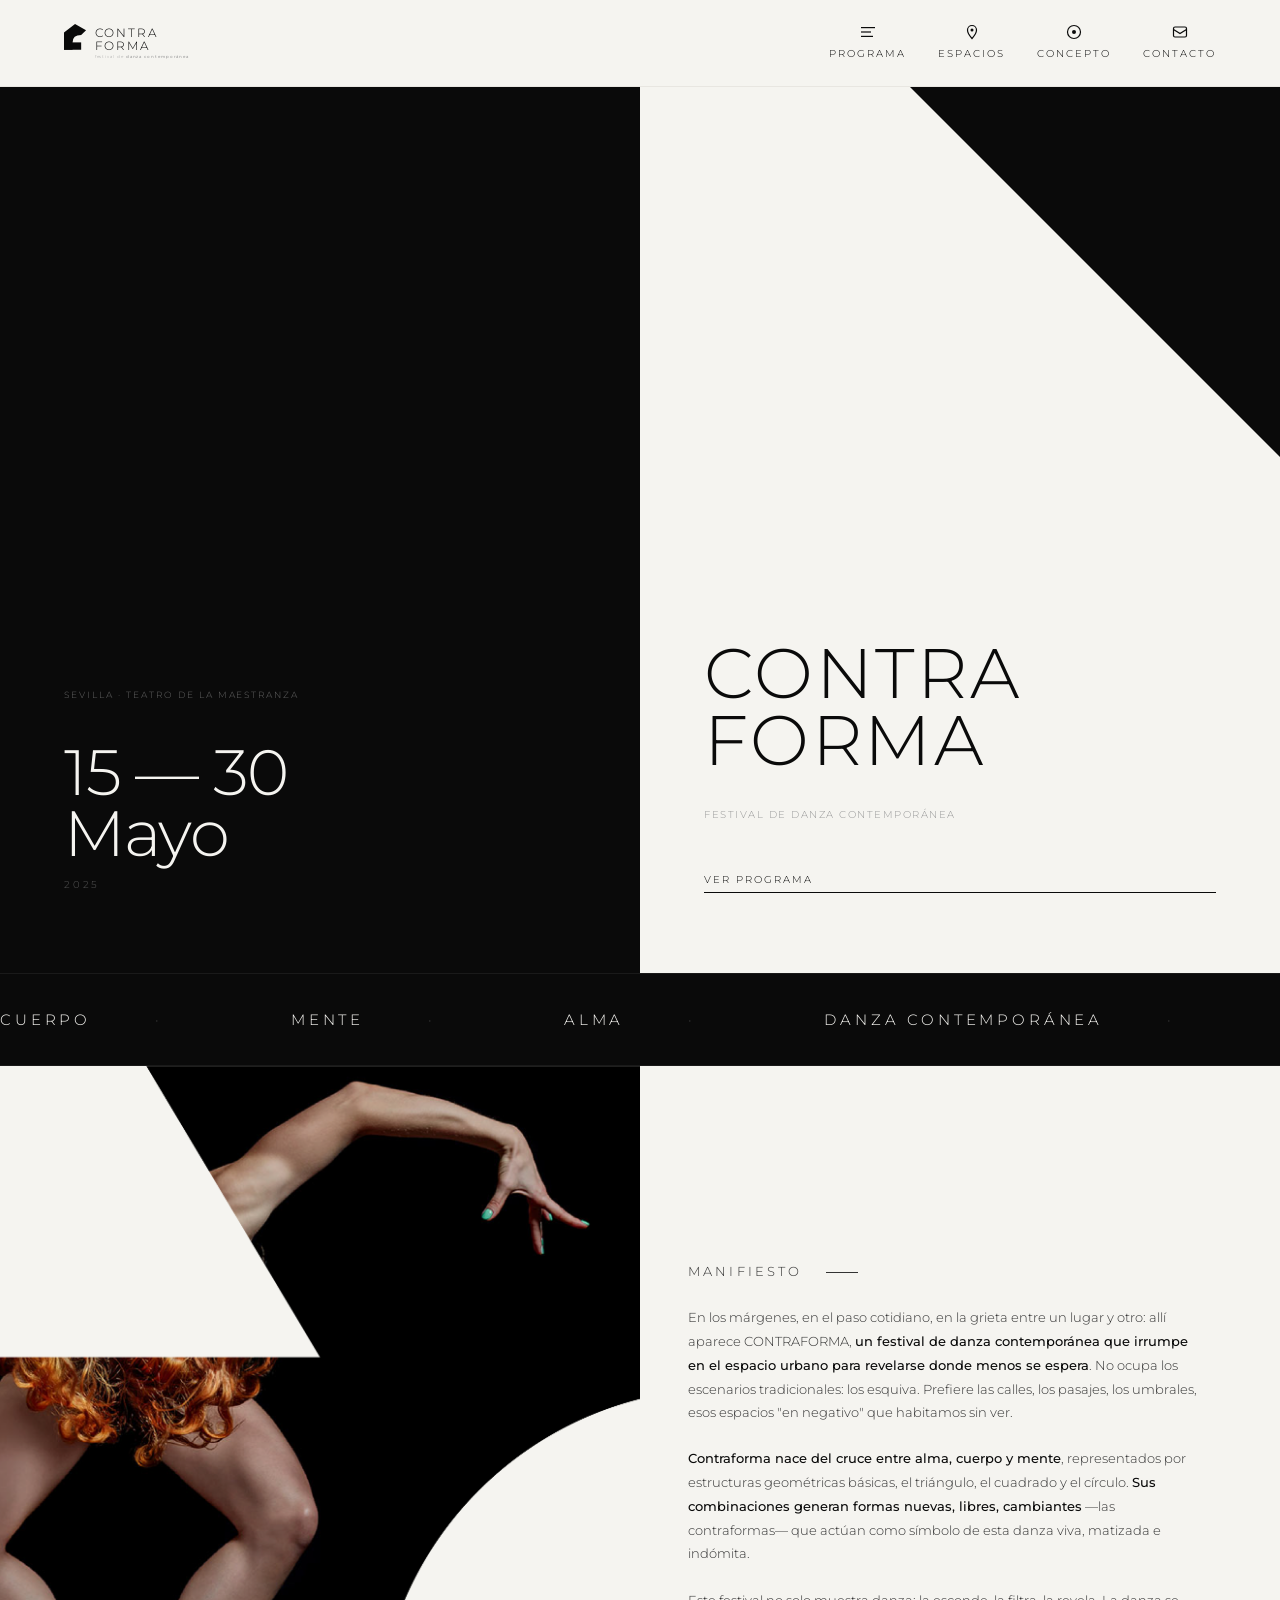
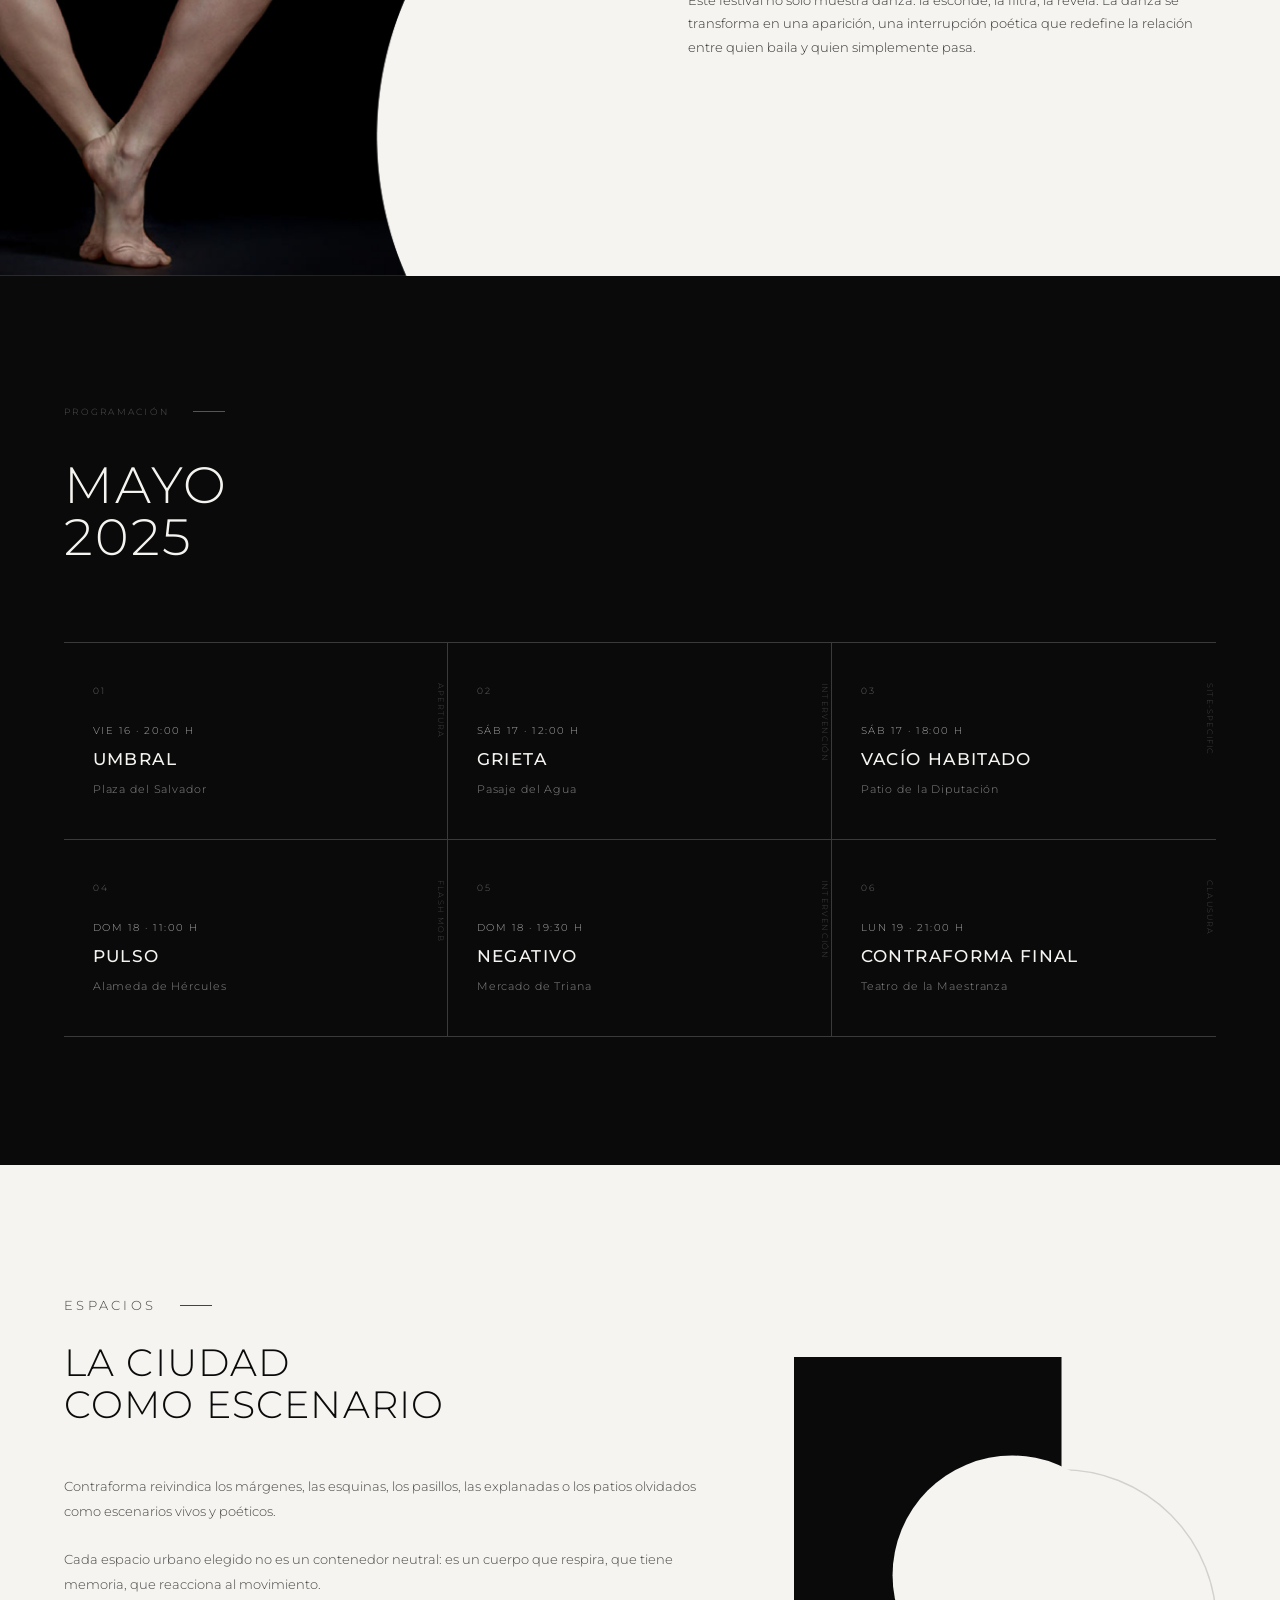
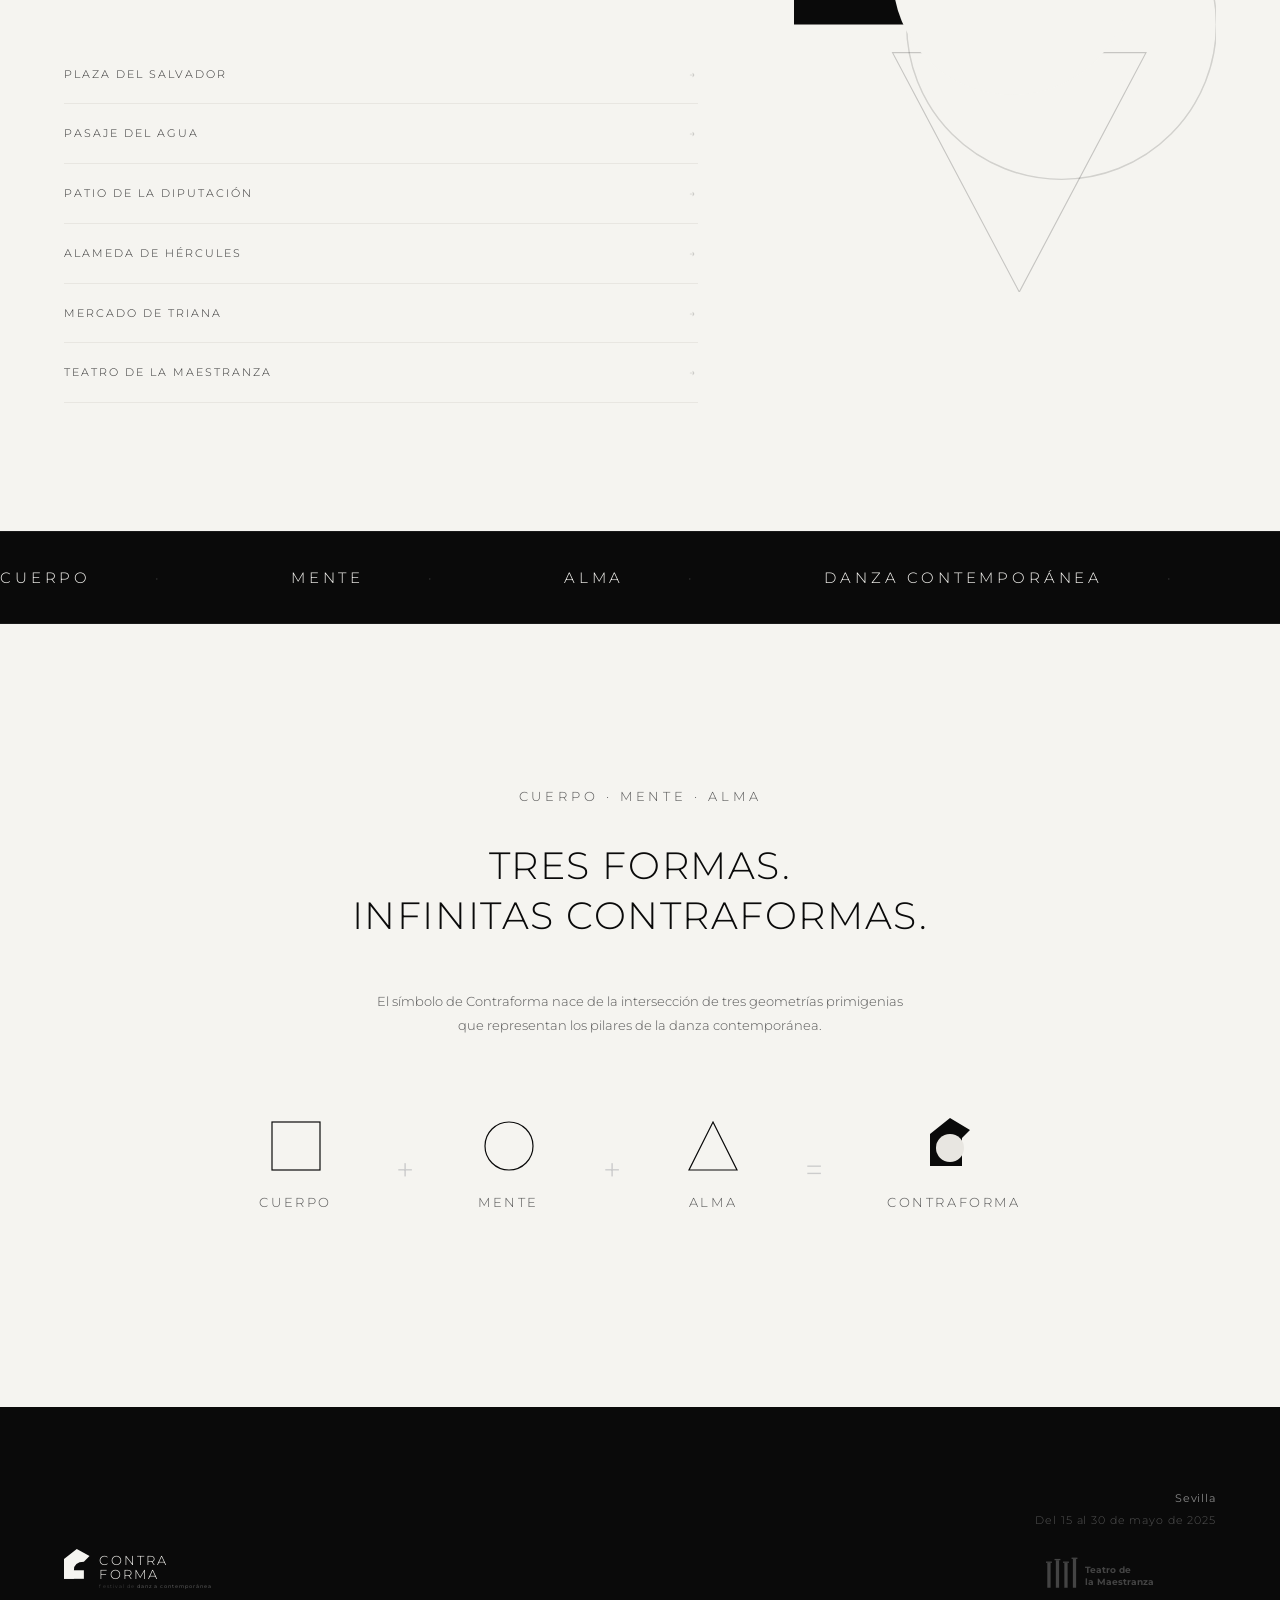
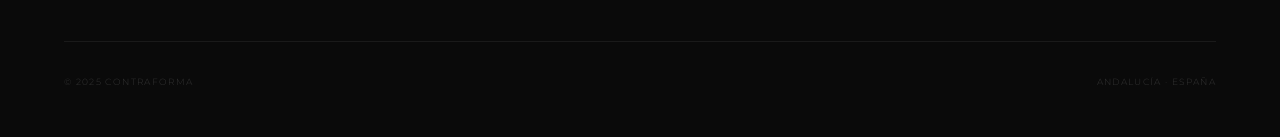
==== index_html.html @ 7dba3da5 "commit inicial" ====
<!DOCTYPE html>
<html lang="es">

<head>
  <meta charset="UTF-8">
  <meta name="viewport" content="width=device-width, initial-scale=1.0">
  <title>CONTRAFORMA — Festival de Danza Contemporánea</title>
  <link href="https://fonts.googleapis.com/css2?family=Montserrat:wght@300;400;500&display=swap" rel="stylesheet">
  <link rel="stylesheet" href="style.css">
</head>

<body>

  <!-- ─── NAV ─────────────────────────────────────────── -->
  <nav id="navbar">
    <div class="nav-logo">
      <svg viewBox="0 0 260 62" height="38" xmlns="http://www.w3.org/2000/svg">
        <path d="M0,42 L0,14 L18,0 L36,10 L28,18 Q14,18 14,30 L14,42 Z" fill="#0a0a0a" />
        <rect x="0" y="30" width="28" height="12" fill="#0a0a0a" />
        <text x="50" y="22" font-family="'Montserrat',sans-serif" font-weight="300" font-size="19" letter-spacing="3"
          fill="#0a0a0a">CONTRA</text>
        <text x="50" y="42" font-family="'Montserrat',sans-serif" font-weight="300" font-size="19" letter-spacing="3"
          fill="#0a0a0a">FORMA</text>
        <text x="50" y="55" font-family="'Montserrat',sans-serif" font-weight="300" font-size="7" letter-spacing="1.5"
          fill="#999">festival de <tspan font-weight="500">danza contemporánea</tspan></text>
      </svg>
    </div>

    <ul class="nav-links">
      <li><a href="#programa">
          <svg class="nav-icon" width="16" height="16" viewBox="0 0 16 16" fill="none">
            <rect x="1" y="3" width="14" height="1.2" fill="currentColor" />
            <rect x="1" y="7.4" width="10" height="1.2" fill="currentColor" />
            <rect x="1" y="11.8" width="12" height="1.2" fill="currentColor" />
          </svg>
          <span class="nav-label">Programa</span>
        </a></li>
      <li><a href="#espacios">
          <svg class="nav-icon" width="16" height="16" viewBox="0 0 16 16" fill="none">
            <path d="M8 1.5C5.5 1.5 3.5 3.5 3.5 6c0 3.5 4.5 8.5 4.5 8.5S12.5 9.5 12.5 6c0-2.5-2-4.5-4.5-4.5Z"
              stroke="currentColor" stroke-width="1.2" />
            <circle cx="8" cy="6" r="1.5" fill="currentColor" />
          </svg>
          <span class="nav-label">Espacios</span>
        </a></li>
      <li><a href="#concepto">
          <svg class="nav-icon" width="16" height="16" viewBox="0 0 16 16" fill="none">
            <circle cx="8" cy="8" r="6.5" stroke="currentColor" stroke-width="1.2" />
            <circle cx="8" cy="8" r="2" fill="currentColor" />
          </svg>
          <span class="nav-label">Concepto</span>
        </a></li>
      <li><a href="#footer">
          <svg class="nav-icon" width="16" height="16" viewBox="0 0 16 16" fill="none">
            <rect x="1.5" y="3" width="13" height="10" rx="1.5" stroke="currentColor" stroke-width="1.2" />
            <path d="M1.5 5.5l6.5 4 6.5-4" stroke="currentColor" stroke-width="1.2" />
          </svg>
          <span class="nav-label">Contacto</span>
        </a></li>
    </ul>
  </nav>

  <!-- BACK TO TOP -->
  <button id="back-top" onclick="window.scrollTo({top:0,behavior:'smooth'})" aria-label="Volver al inicio">
    <svg width="16" height="16" viewBox="0 0 16 16" fill="none">
      <path d="M8 13V3M3 7l5-5 5 5" stroke="#f5f4f0" stroke-width="1.5" stroke-linecap="round"
        stroke-linejoin="round" />
    </svg>
  </button>

  <!-- ─── HERO ────────────────────────────────────────── -->
  <section class="hero">
    <div class="hero-left">
      <p class="hero-tag">Sevilla · Teatro de la Maestranza</p>
      <p class="hero-date">15 — 30<br>Mayo</p>
      <p class="hero-city">2025</p>
    </div>
    <div class="hero-right">
      <div class="hero-tri"></div>
      <h1 class="hero-title">CONTRA<br>FORMA</h1>
      <p class="hero-subtitle">Festival de danza contemporánea</p>
      <a href="#programa" class="hero-cta">Ver programa</a>
    </div>
  </section>

  <!-- ─── MARQUEE BANNER ───────────────────────────────── -->
  <div class="marquee-banner" aria-hidden="true">
    <div class="marquee-track">
      <span>Cuerpo</span><span><em>·</em></span>
      <span>Mente</span><span><em>·</em></span>
      <span>Alma</span><span><em>·</em></span>
      <span>Danza contemporánea</span><span><em>·</em></span>
      <span>Espacio urbano</span><span><em>·</em></span>
      <span>Contraforma</span><span><em>·</em></span>
      <span>Movimiento</span><span><em>·</em></span>
      <span>Sevilla 2025</span><span><em>·</em></span>
      <span>Cuerpo</span><span><em>·</em></span>
      <span>Mente</span><span><em>·</em></span>
      <span>Alma</span><span><em>·</em></span>
      <span>Danza contemporánea</span><span><em>·</em></span>
      <span>Espacio urbano</span><span><em>·</em></span>
      <span>Contraforma</span><span><em>·</em></span>
      <span>Movimiento</span><span><em>·</em></span>
      <span>Sevilla 2025</span><span><em>·</em></span>
    </div>
  </div>
  <!-- ─── MANIFIESTO ──────────────────────────────────── -->
  <section class="manifiesto" id="manifiesto">

    <!-- Dancer image: place your PNG here. Black bg disappears via mix-blend-mode:multiply -->
    <div class="manif-photo-col">
      <img src="imagen/BAILARINA_CONTRAFORMA.png" alt="bailarina CONTRAFORMA" />
      <!--
      Replace "dancer.png" with the path to your image file.
      The image must have a pure black background for the blend mode to work correctly.
    -->
    </div>

    <!-- White circle: creates the contraforma negative-space arc -->


    <!-- Text column -->
    <div class="manif-text">
      <p class="section-label">Manifiesto</p>
      <p>En los márgenes, en el paso cotidiano, en la grieta entre un lugar y otro: allí aparece CONTRAFORMA, <strong>un
          festival de danza contemporánea que irrumpe en el espacio urbano para revelarse donde menos se
          espera</strong>. No ocupa los escenarios tradicionales: los esquiva. Prefiere las calles, los pasajes, los
        umbrales, esos espacios "en negativo" que habitamos sin ver.</p>
      <p><strong>Contraforma nace del cruce entre alma, cuerpo y mente</strong>, representados por estructuras
        geométricas básicas, el triángulo, el cuadrado y el círculo. <strong>Sus combinaciones generan formas nuevas,
          libres, cambiantes</strong> —las contraformas— que actúan como símbolo de esta danza viva, matizada e
        indómita.</p>
      <p>Este festival no solo muestra danza: la esconde, la filtra, la revela. La danza se transforma en una aparición,
        una interrupción poética que redefine la relación entre quien baila y quien simplemente pasa.</p>
    </div>

  </section>

  <!-- ─── PROGRAMA ────────────────────────────────────── -->
  <section class="programa" id="programa">
    <p class="section-label">Programación</p>
    <h2>Mayo<br>2025</h2>
    <div class="eventos-grid">

      <div class="evento">
        <p class="evento-num">01</p>
        <p class="evento-hora">Vie 16 · 20:00 h</p>
        <h3 class="evento-titulo">Umbral</h3>
        <p class="evento-lugar">Plaza del Salvador</p>
        <span class="evento-tipo">Apertura</span>
      </div>

      <div class="evento">
        <p class="evento-num">02</p>
        <p class="evento-hora">Sáb 17 · 12:00 h</p>
        <h3 class="evento-titulo">Grieta</h3>
        <p class="evento-lugar">Pasaje del Agua</p>
        <span class="evento-tipo">Intervención</span>
      </div>

      <div class="evento">
        <p class="evento-num">03</p>
        <p class="evento-hora">Sáb 17 · 18:00 h</p>
        <h3 class="evento-titulo">Vacío Habitado</h3>
        <p class="evento-lugar">Patio de la Diputación</p>
        <span class="evento-tipo">Site-specific</span>
      </div>

      <div class="evento">
        <p class="evento-num">04</p>
        <p class="evento-hora">Dom 18 · 11:00 h</p>
        <h3 class="evento-titulo">Pulso</h3>
        <p class="evento-lugar">Alameda de Hércules</p>
        <span class="evento-tipo">Flash mob</span>
      </div>

      <div class="evento">
        <p class="evento-num">05</p>
        <p class="evento-hora">Dom 18 · 19:30 h</p>
        <h3 class="evento-titulo">Negativo</h3>
        <p class="evento-lugar">Mercado de Triana</p>
        <span class="evento-tipo">Intervención</span>
      </div>

      <div class="evento">
        <p class="evento-num">06</p>
        <p class="evento-hora">Lun 19 · 21:00 h</p>
        <h3 class="evento-titulo">Contraforma Final</h3>
        <p class="evento-lugar">Teatro de la Maestranza</p>
        <span class="evento-tipo">Clausura</span>
      </div>

    </div>
  </section>

  <!-- ─── ESPACIOS ─────────────────────────────────────── -->
  <section class="espacios" id="espacios">
    <div class="espacios-text">
      <p class="section-label">Espacios</p>
      <h2>La ciudad<br>como escenario</h2>
      <p>Contraforma reivindica los márgenes, las esquinas, los pasillos, las explanadas o los patios olvidados como
        escenarios vivos y poéticos.</p>
      <p>Cada espacio urbano elegido no es un contenedor neutral: es un cuerpo que respira, que tiene memoria, que
        reacciona al movimiento.</p>
      <ul class="espacios-list">
        <li>Plaza del Salvador</li>
        <li>Pasaje del Agua</li>
        <li>Patio de la Diputación</li>
        <li>Alameda de Hércules</li>
        <li>Mercado de Triana</li>
        <li>Teatro de la Maestranza</li>
      </ul>
    </div>
    <div class="espacios-shapes">
      <svg viewBox="0 0 300 380" xmlns="http://www.w3.org/2000/svg" style="width:100%;">
        <rect x="0" y="0" width="190" height="190" fill="#0a0a0a" />
        <circle cx="190" cy="190" r="110" fill="none" stroke="#0a0a0a" stroke-width="1" opacity="0.15" />
        <polygon points="70,210 250,210 160,380" fill="none" stroke="#0a0a0a" stroke-width="0.8" opacity="0.2" />
        <circle cx="155" cy="155" r="85" fill="#f5f4f0" />
      </svg>
    </div>
  </section>

  <!-- ─── MARQUEE BANNER ───────────────────────────────── -->
  <div class="marquee-banner" aria-hidden="true">
    <div class="marquee-track">
      <span>Cuerpo</span><span><em>·</em></span>
      <span>Mente</span><span><em>·</em></span>
      <span>Alma</span><span><em>·</em></span>
      <span>Danza contemporánea</span><span><em>·</em></span>
      <span>Espacio urbano</span><span><em>·</em></span>
      <span>Contraforma</span><span><em>·</em></span>
      <span>Movimiento</span><span><em>·</em></span>
      <span>Sevilla 2025</span><span><em>·</em></span>
      <span>Cuerpo</span><span><em>·</em></span>
      <span>Mente</span><span><em>·</em></span>
      <span>Alma</span><span><em>·</em></span>
      <span>Danza contemporánea</span><span><em>·</em></span>
      <span>Espacio urbano</span><span><em>·</em></span>
      <span>Contraforma</span><span><em>·</em></span>
      <span>Movimiento</span><span><em>·</em></span>
      <span>Sevilla 2025</span><span><em>·</em></span>
    </div>
  </div>

  <!-- ─── CONCEPTO ─────────────────────────────────────── -->
  <section class="concepto" id="concepto">
    <p class="concepto-eyebrow">Cuerpo · Mente · Alma</p>
    <h2>Tres formas.<br>Infinitas contraformas.</h2>
    <p>El símbolo de Contraforma nace de la intersección de tres geometrías primigenias que representan los pilares de
      la danza contemporánea.</p>
    <div class="symbols-row">
      <div class="symbol-item">
        <svg width="56" height="56" viewBox="0 0 56 56">
          <rect x="4" y="4" width="48" height="48" fill="none" stroke="#0a0a0a" stroke-width="1.2" />
        </svg>
        <p class="symbol-label">Cuerpo</p>
      </div>
      <div class="sym-op">+</div>
      <div class="symbol-item">
        <svg width="56" height="56" viewBox="0 0 56 56">
          <circle cx="28" cy="28" r="24" fill="none" stroke="#0a0a0a" stroke-width="1.2" />
        </svg>
        <p class="symbol-label">Mente</p>
      </div>
      <div class="sym-op">+</div>
      <div class="symbol-item">
        <svg width="56" height="56" viewBox="0 0 56 56">
          <polygon points="28,4 52,52 4,52" fill="none" stroke="#0a0a0a" stroke-width="1.2" />
        </svg>
        <p class="symbol-label">Alma</p>
      </div>
      <div class="sym-op">=</div>
      <div class="symbol-item">
        <svg width="48" height="56" viewBox="0 0 48 56">
          <path d="M0,48 L0,16 L20,0 L40,12 L32,20 L32,48 Z" fill="#0a0a0a" />
          <circle cx="20" cy="30" r="14" fill="#e8e6e1" />
        </svg>
        <p class="symbol-label">Contraforma</p>
      </div>
    </div>
  </section>

  <!-- ─── FOOTER ────────────────────────────────────────── -->
  <footer id="footer">
    <div class="footer-top">

      <!-- CONTRAFORMA logo (white version) -->
      <svg viewBox="0 0 260 62" height="44" xmlns="http://www.w3.org/2000/svg">
        <path d="M0,42 L0,14 L18,0 L36,10 L28,18 Q14,18 14,30 L14,42 Z" fill="#f5f4f0" />
        <rect x="0" y="30" width="28" height="12" fill="#f5f4f0" />
        <text x="50" y="22" font-family="'Montserrat',sans-serif" font-weight="300" font-size="19" letter-spacing="3"
          fill="#f5f4f0">CONTRA</text>
        <text x="50" y="42" font-family="'Montserrat',sans-serif" font-weight="300" font-size="19" letter-spacing="3"
          fill="#f5f4f0">FORMA</text>
        <text x="50" y="55" font-family="'Montserrat',sans-serif" font-weight="300" font-size="7" letter-spacing="1.5"
          fill="#555">festival de <tspan font-weight="500">danza contemporánea</tspan></text>
      </svg>

      <div style="display:flex; flex-direction:column; align-items:flex-end; gap:1.5rem;">
        <div class="footer-info">
          <strong>Sevilla</strong><br>
          Del 15 al 30 de mayo de 2025
        </div>
        <!-- Teatro de la Maestranza logo -->
        <svg viewBox="0 0 260 58" height="38" xmlns="http://www.w3.org/2000/svg">
          <rect x="0" y="10" width="9" height="2" fill="#444" />
          <rect x="2" y="12" width="5" height="38" fill="#444" />
          <rect x="13" y="6" width="9" height="2" fill="#444" />
          <rect x="15" y="8" width="5" height="42" fill="#444" />
          <rect x="26" y="10" width="9" height="2" fill="#444" />
          <rect x="28" y="12" width="5" height="38" fill="#444" />
          <rect x="39" y="4" width="9" height="2" fill="#444" />
          <rect x="41" y="6" width="5" height="44" fill="#444" />
          <text x="60" y="28" font-family="'Montserrat',sans-serif" font-weight="700" font-size="14" fill="#444">Teatro
            de</text>
          <text x="60" y="46" font-family="'Montserrat',sans-serif" font-weight="700" font-size="14" fill="#444">la
            Maestranza</text>
        </svg>
      </div>

    </div>
    <div class="footer-bottom">
      <span>© 2025 Contraforma</span>
      <span>Andalucía · España</span>
    </div>
  </footer>

  <!-- ─── JS ─────────────────────────────────────────────── -->
  <script>
    // Nav compact on scroll down, expand on scroll up
    const nav = document.querySelector('nav');
    const backTop = document.getElementById('back-top');
    const THRESHOLD = 300;
    let lastY = 0;

    window.addEventListener('scroll', () => {
      const y = window.scrollY;
      if (y > THRESHOLD && y > lastY) {
        nav.classList.add('compact');
      } else if (y < lastY) {
        nav.classList.remove('compact');
      }
      y > THRESHOLD ? backTop.classList.add('visible') : backTop.classList.remove('visible');
      lastY = y;
    });

    // Scroll fade-in for events, list items and symbols
    const obs = new IntersectionObserver(entries => {
      entries.forEach(e => {
        if (e.isIntersecting) {
          e.target.style.opacity = '1';
          e.target.style.transform = 'translateY(0)';
        }
      });
    }, { threshold: 0.08 });

    document.querySelectorAll('.evento, .espacios-list li, .symbol-item').forEach(el => {
      el.style.opacity = '0';
      el.style.transform = 'translateY(14px)';
      el.style.transition = 'opacity 0.6s ease, transform 0.6s ease';
      obs.observe(el);
    });
  </script>

</body>

</html>
---- style.css ----
*, *::before, *::after { margin: 0; padding: 0; box-sizing: border-box; }

:root {
  --black: #0a0a0a;
  --white: #f5f4f0;
  --mid: #e8e6e1;
  --gray: #999;
}

html { scroll-behavior: smooth; }

body {
  background: var(--white);
  color: var(--black);
  font-family: 'Montserrat', sans-serif;
  font-weight: 300;
  line-height: 1.7;
  overflow-x: hidden;
}

/* ─── NAV ─────────────────────────────────────────── */
nav {
  position: fixed;
  top: 0; left: 0; right: 0;
  z-index: 100;
  display: flex;
  justify-content: space-between;
  align-items: center;
  padding: 1.5rem 4rem;
  background: var(--white);
  border-bottom: 1px solid var(--mid);
}

.nav-logo { display: flex; align-items: center; gap: 1rem; }

.nav-links { display: flex; gap: 2rem; list-style: none; }
.nav-links a {
  display: flex; flex-direction: column; align-items: center; gap: 5px;
  font-size: 10px; letter-spacing: 0.2em; text-decoration: none;
  color: var(--black); text-transform: uppercase; transition: opacity 0.3s;
}
.nav-links a:hover { opacity: 0.4; }
.nav-icon { display: block; flex-shrink: 0; }
.nav-label {
  display: block;
  overflow: hidden;
  max-height: 20px;
  opacity: 1;
  transition: max-height 0.35s ease, opacity 0.25s ease;
}
nav.compact .nav-label {
  max-height: 0;
  opacity: 0;
}

/* ─── BACK TO TOP ─────────────────────────────────── */
#back-top {
  position: fixed;
  bottom: 2.5rem; right: 2.5rem;
  width: 44px; height: 44px;
  background: var(--black);
  border: none; border-radius: 50%;
  display: flex; align-items: center; justify-content: center;
  cursor: pointer; z-index: 200;
  opacity: 0; pointer-events: none;
  transform: translateY(10px);
  transition: opacity 0.3s ease, transform 0.3s ease;
}
#back-top.visible { opacity: 1; pointer-events: all; transform: translateY(0); }
#back-top:hover { opacity: 0.75; }

/* ─── HERO ────────────────────────────────────────── */
.hero {
  height: 100vh;
  display: grid;
  grid-template-columns: 1fr 1fr;
  overflow: hidden;
  margin-top: 73px;
}

.hero-left {
  background: var(--black);
  display: flex;
  flex-direction: column;
  justify-content: flex-end;
  padding: 5rem 4rem;
}

.hero-right {
  background: var(--white);
  display: flex;
  flex-direction: column;
  justify-content: flex-end;
  padding: 5rem 4rem;
  position: relative;
  overflow: hidden;
}

.hero-tri {
  position: absolute;
  top: 0; right: 0;
  width: 0; height: 0;
  border-style: solid;
  border-width: 0 30vw 30vw 0;
  border-color: transparent var(--black) transparent transparent;
}

.hero-tag {
  font-size: 9px; letter-spacing: 0.22em;
  text-transform: uppercase; color: #666; margin-bottom: 2.5rem;
}

.hero-date {
  font-size: clamp(2.8rem, 5vw, 5.5rem);
  font-weight: 300; letter-spacing: -0.02em;
  line-height: 0.95; color: var(--white); margin-bottom: 0.75rem;
}

.hero-city {
  font-size: 10px; letter-spacing: 0.28em;
  text-transform: uppercase; color: #555;
}

.hero-title {
  font-size: clamp(3rem, 5.5vw, 6rem);
  font-weight: 300; letter-spacing: 0.04em;
  line-height: 0.95; text-transform: uppercase;
  margin-bottom: 2rem; position: relative; z-index: 2;
}

.hero-subtitle {
  font-size: 10px; letter-spacing: 0.15em;
  text-transform: uppercase; color: var(--gray);
  margin-bottom: 3rem; position: relative; z-index: 2;
}

.hero-cta {
  display: inline-block; font-size: 10px; letter-spacing: 0.2em;
  text-transform: uppercase; text-decoration: none; color: var(--black);
  border-bottom: 1px solid var(--black); padding-bottom: 4px;
  transition: opacity 0.3s; position: relative; z-index: 2;
}
.hero-cta:hover { opacity: 0.4; }

/* ─── MANIFIESTO ──────────────────────────────────── */
.manifiesto {
  position: relative;
  background: var(--white);
  overflow: hidden;
  min-height: 90vh;
  display: grid;
  grid-template-columns: 1fr 1fr;
  align-items: stretch;
}

.manif-photo-col {
  position: relative;
  background: var(--white);
  display: flex;
  align-items: center;
  justify-content: center;
  overflow: hidden;
}

.manif-photo-col img {
  width: 100%; height: 100%;
  object-fit: cover;
  object-position: center center;
  mix-blend-mode: multiply;
  display: block;
}

.manif-circle {
  position: absolute;
  --r: 38vw;
  width: calc(var(--r) * 2);
  height: calc(var(--r) * 2);
  border-radius: 50%;
  background: var(--white);
  top: 50%;
  left: calc(50% - var(--r) * 0.55);
  transform: translateY(-50%);
  z-index: 2;
  pointer-events: none;
}

.manif-text {
  position: relative;
  z-index: 5;
  display: flex;
  flex-direction: column;
  justify-content: center;
  padding: 7rem 5rem 7rem 3rem;
}

.section-label {
  font-size: 9px; letter-spacing: 0.25em; text-transform: uppercase;
  color: var(--gray); margin-bottom: 2.5rem;
  display: flex; align-items: center; gap: 1.5rem;
}
.section-label::after {
  content: ''; display: block;
  width: 2rem; height: 1px; background: currentColor;
}

.manif-text p {
  font-size: 12.5px; line-height: 1.9;
  color: #333; margin-bottom: 1.4rem;
}
.manif-text strong { font-weight: 500; color: var(--black); }

/* ─── PROGRAMA ────────────────────────────────────── */
.programa {
  background: var(--black);
  color: var(--white);
  padding: 8rem 4rem;
}

.programa .section-label { color: #555; }

.programa h2 {
  font-size: clamp(2rem, 4vw, 4rem);
  font-weight: 300; letter-spacing: 0.04em;
  text-transform: uppercase; margin-bottom: 5rem; line-height: 1;
}

.eventos-grid {
  display: grid;
  grid-template-columns: repeat(3, 1fr);
  border-top: 1px solid #3a3a3a;
}

.evento {
  padding: 2.5rem 2.5rem 2.5rem 1.8rem;
  border-bottom: 1px solid #3a3a3a;
  border-right: 1px solid #3a3a3a;
  position: relative;
  transition: background 0.4s;
  cursor: default;
}
.evento:nth-child(3n) { border-right: none; }
.evento:hover { background: #111; }

.evento-num { font-size: 9px; letter-spacing: 0.2em; color: #666; margin-bottom: 1.5rem; }
.evento-hora { font-size: 10px; letter-spacing: 0.15em; color: #aaa; margin-bottom: 0.6rem; text-transform: uppercase; }
.evento-titulo { font-size: 1.05rem; font-weight: 500; letter-spacing: 0.08em; margin-bottom: 0.6rem; text-transform: uppercase; line-height: 1.3; color: #f5f4f0; }
.evento-lugar { font-size: 11px; color: #888; letter-spacing: 0.08em; }
.evento-tipo { position: absolute; top: 2.5rem; right: 0; font-size: 8px; letter-spacing: 0.15em; text-transform: uppercase; color: #444; writing-mode: vertical-rl; }

/* ─── ESPACIOS ────────────────────────────────────── */
.espacios {
  padding: 8rem 4rem;
  display: grid;
  grid-template-columns: 1.5fr 1fr;
  gap: 6rem;
  align-items: start;
}

.espacios-text h2 {
  font-size: clamp(2rem, 3vw, 3.5rem);
  font-weight: 300; letter-spacing: 0.03em;
  text-transform: uppercase; line-height: 1.1; margin-bottom: 3rem;
}

.espacios-text p { font-size: 13px; line-height: 1.9; color: #444; margin-bottom: 1.5rem; }

.espacios-list { list-style: none; margin-top: 3rem; }
.espacios-list li {
  font-size: 11px; letter-spacing: 0.18em; text-transform: uppercase;
  padding: 1.25rem 0; border-bottom: 1px solid var(--mid);
  display: flex; justify-content: space-between; align-items: center; color: #333;
}
.espacios-list li::after { content: '→'; opacity: 0.3; }

.espacios-shapes { padding-top: 4rem; }

/* ─── MARQUEE BANNER ──────────────────────────────── */
.marquee-banner {
  background: var(--black);
  padding: 2rem 0;
  overflow: hidden;
  white-space: nowrap;
  border-top: 1px solid #1a1a1a;
  border-bottom: 1px solid #1a1a1a;
}

.marquee-track {
  display: inline-flex;
  animation: marquee-scroll 22s linear infinite;
}

.marquee-track span {
  font-size: clamp(0.85rem, 1.2vw, 1.1rem);
  font-weight: 300;
  letter-spacing: 0.25em;
  text-transform: uppercase;
  color: var(--white);
  padding-right: 4rem;
}

.marquee-track span em {
  font-style: normal;
  color: #444;
  padding-right: 4rem;
}

@keyframes marquee-scroll {
  from { transform: translateX(0); }
  to   { transform: translateX(-50%); }
}

/* ─── CONCEPTO ────────────────────────────────────── */
.concepto {
  background: var(--white);
  text-align: center;
  padding: 10rem 6rem;
}

.concepto-eyebrow {
  font-size: 9px; letter-spacing: 0.3em;
  text-transform: uppercase; color: var(--gray); margin-bottom: 3rem;
}

.concepto h2 {
  font-size: clamp(1.5rem, 3vw, 3rem);
  font-weight: 300; letter-spacing: 0.04em;
  line-height: 1.3; text-transform: uppercase;
  margin-bottom: 3rem; max-width: 800px;
  margin-left: auto; margin-right: auto;
}

.concepto p {
  font-size: 13px; line-height: 1.9; color: #555;
  max-width: 540px; margin: 0 auto 2rem;
}

.symbols-row {
  display: flex; justify-content: center;
  gap: 4rem; margin-top: 5rem; align-items: center;
}

.symbol-item { text-align: center; }
.symbol-item svg { display: block; margin: 0 auto 1rem; }
.symbol-label { font-size: 9px; letter-spacing: 0.2em; text-transform: uppercase; color: var(--gray); }
.sym-op { font-size: 2rem; color: #ccc; line-height: 1; padding-bottom: 1.5rem; }

/* ─── FOOTER ──────────────────────────────────────── */
footer {
  background: var(--black);
  color: var(--white);
  padding: 5rem 4rem 3rem;
}

.footer-top {
  display: flex;
  justify-content: space-between;
  align-items: flex-end;
  padding-bottom: 3rem;
  border-bottom: 1px solid #1a1a1a;
  margin-bottom: 2rem;
}

.footer-bottom {
  display: flex;
  justify-content: space-between;
  align-items: center;
  font-size: 9px; letter-spacing: 0.15em;
  color: #333; text-transform: uppercase;
}

.footer-info {
  text-align: right; font-size: 11px;
  color: #555; letter-spacing: 0.08em; line-height: 2;
}
.footer-info strong { color: #888; font-weight: 400; }
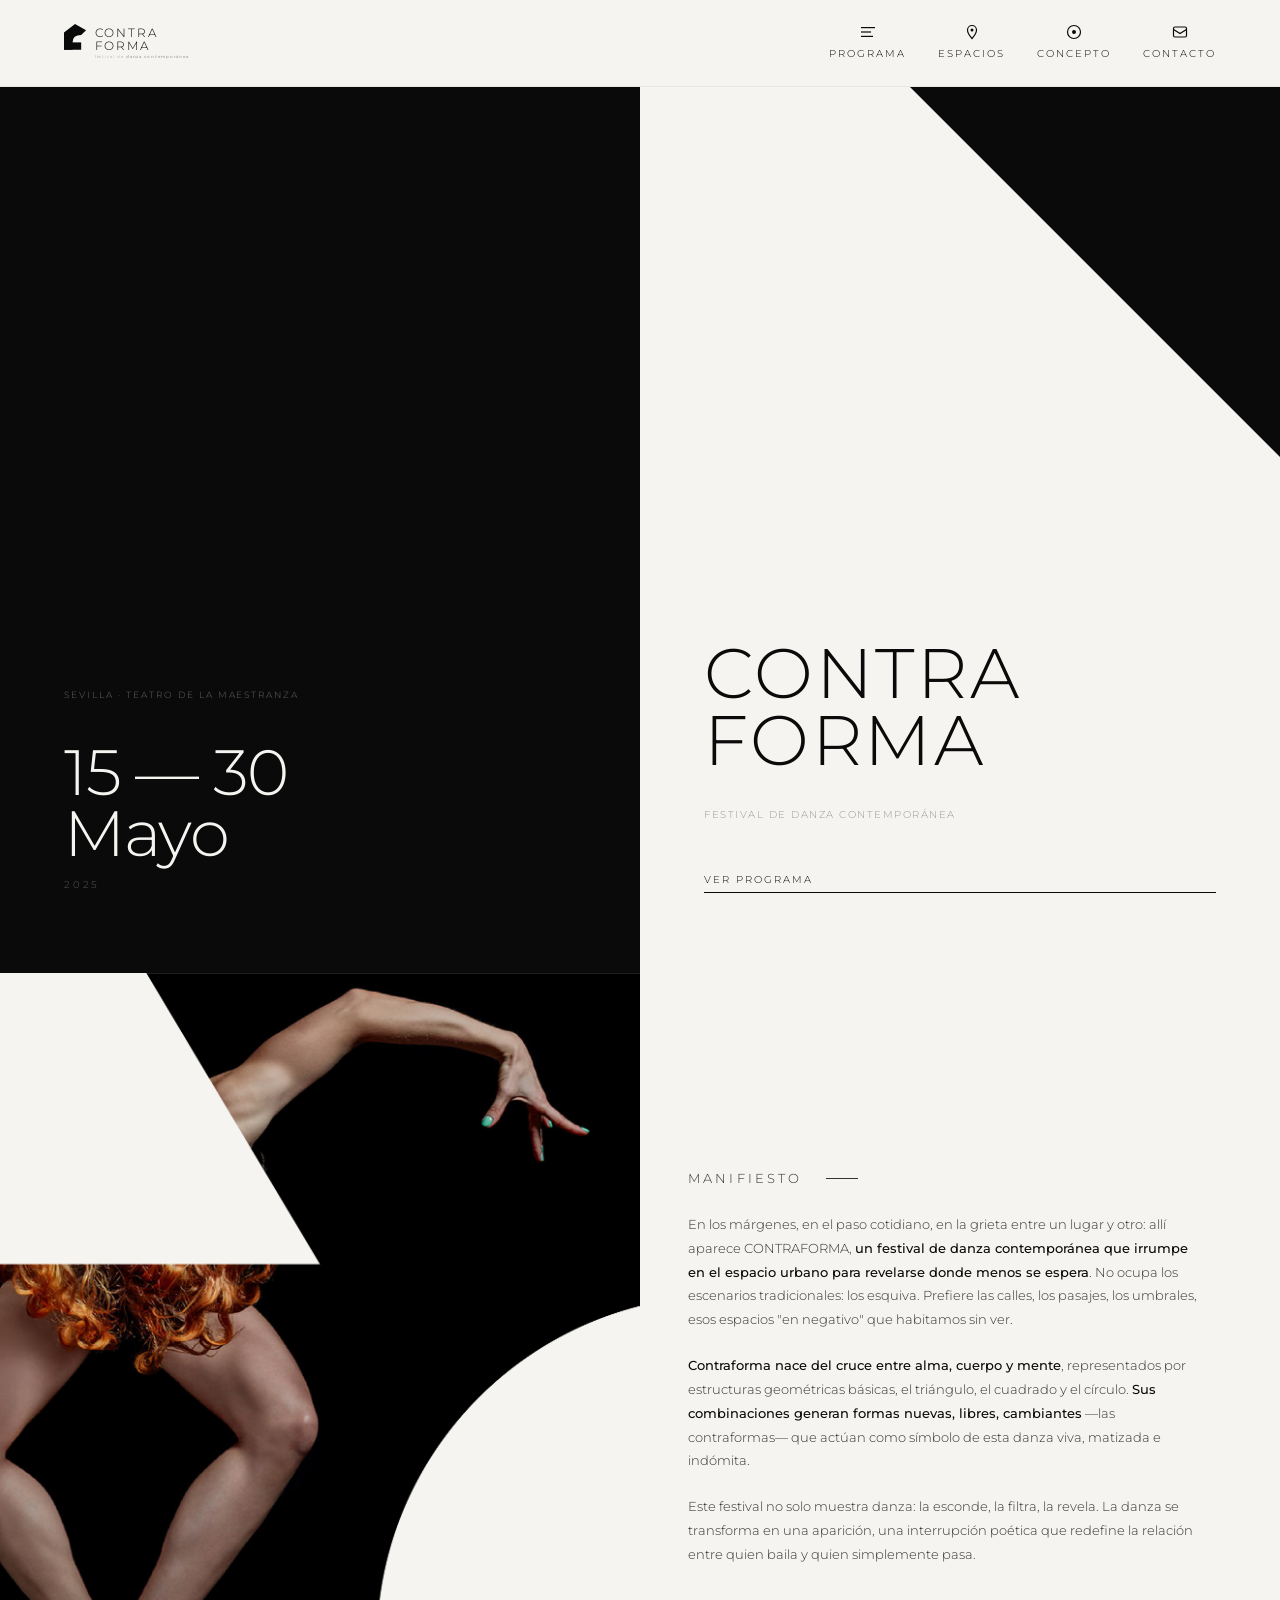
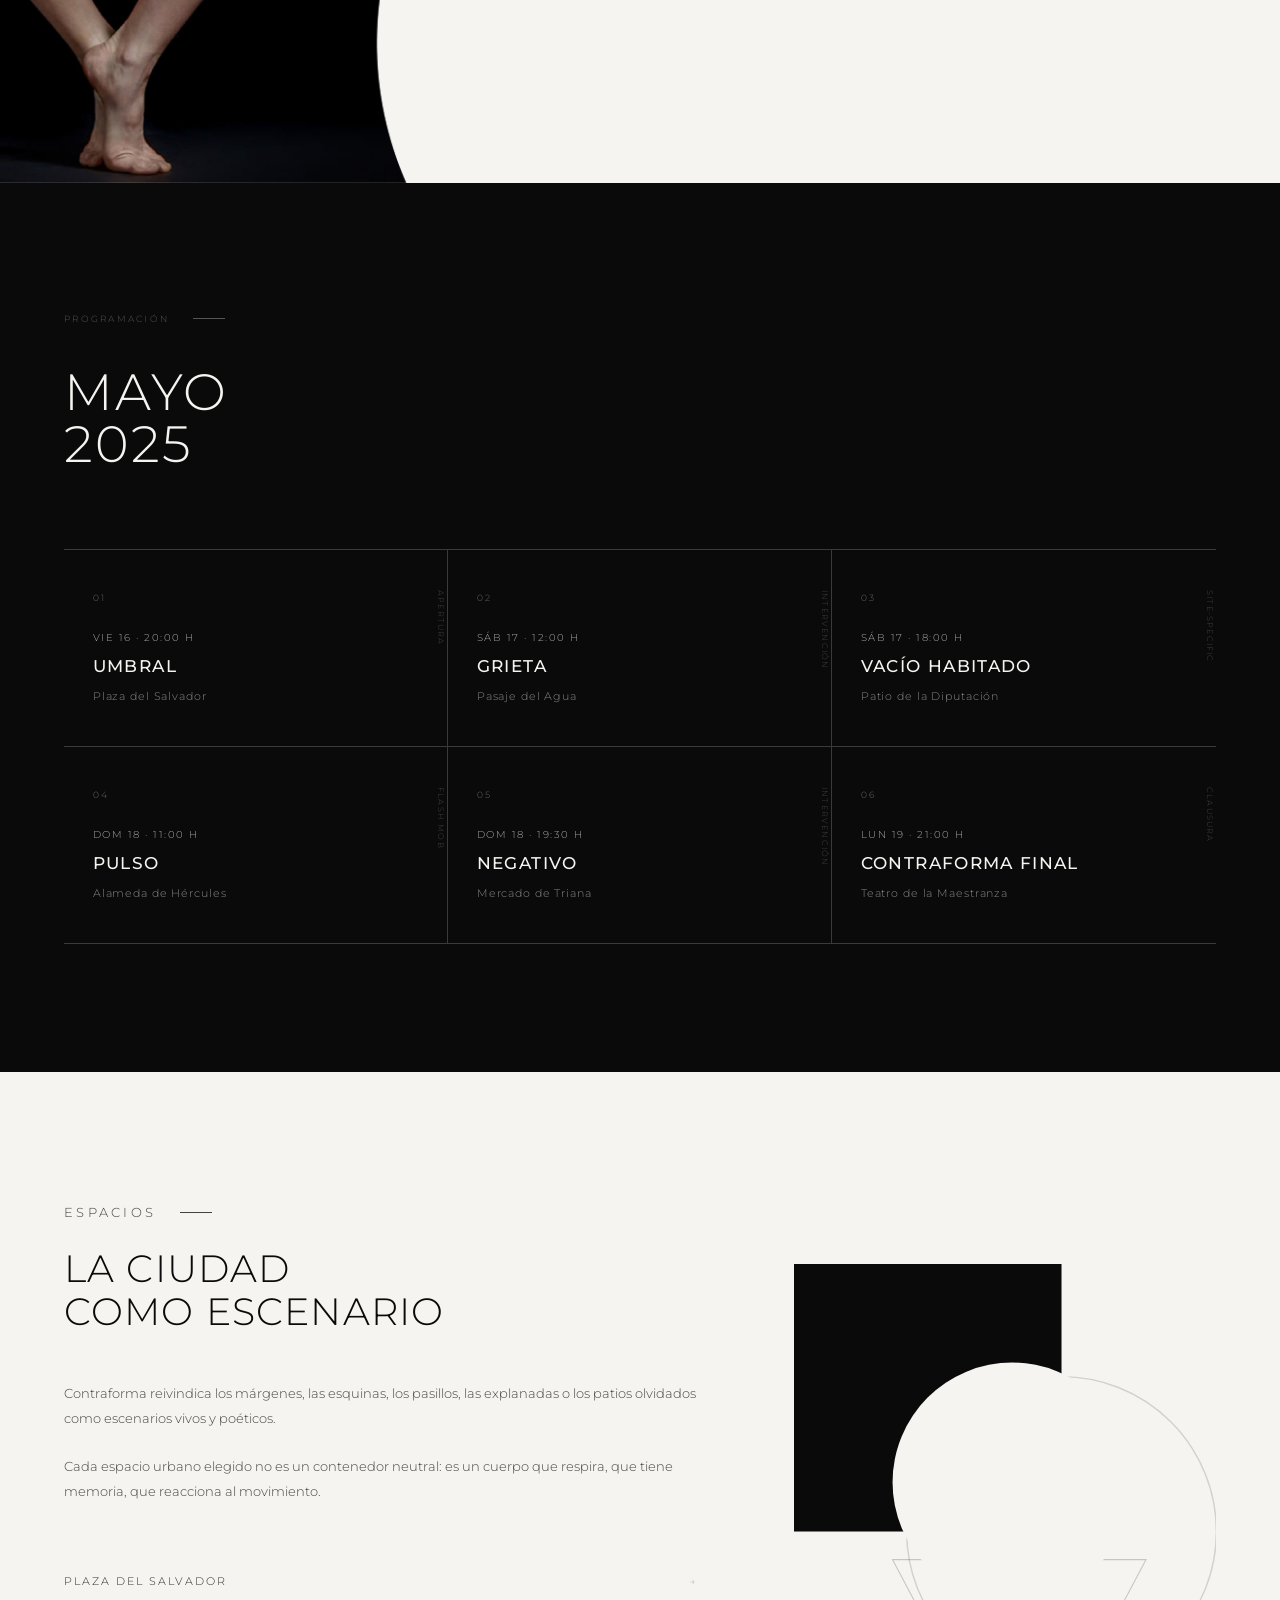
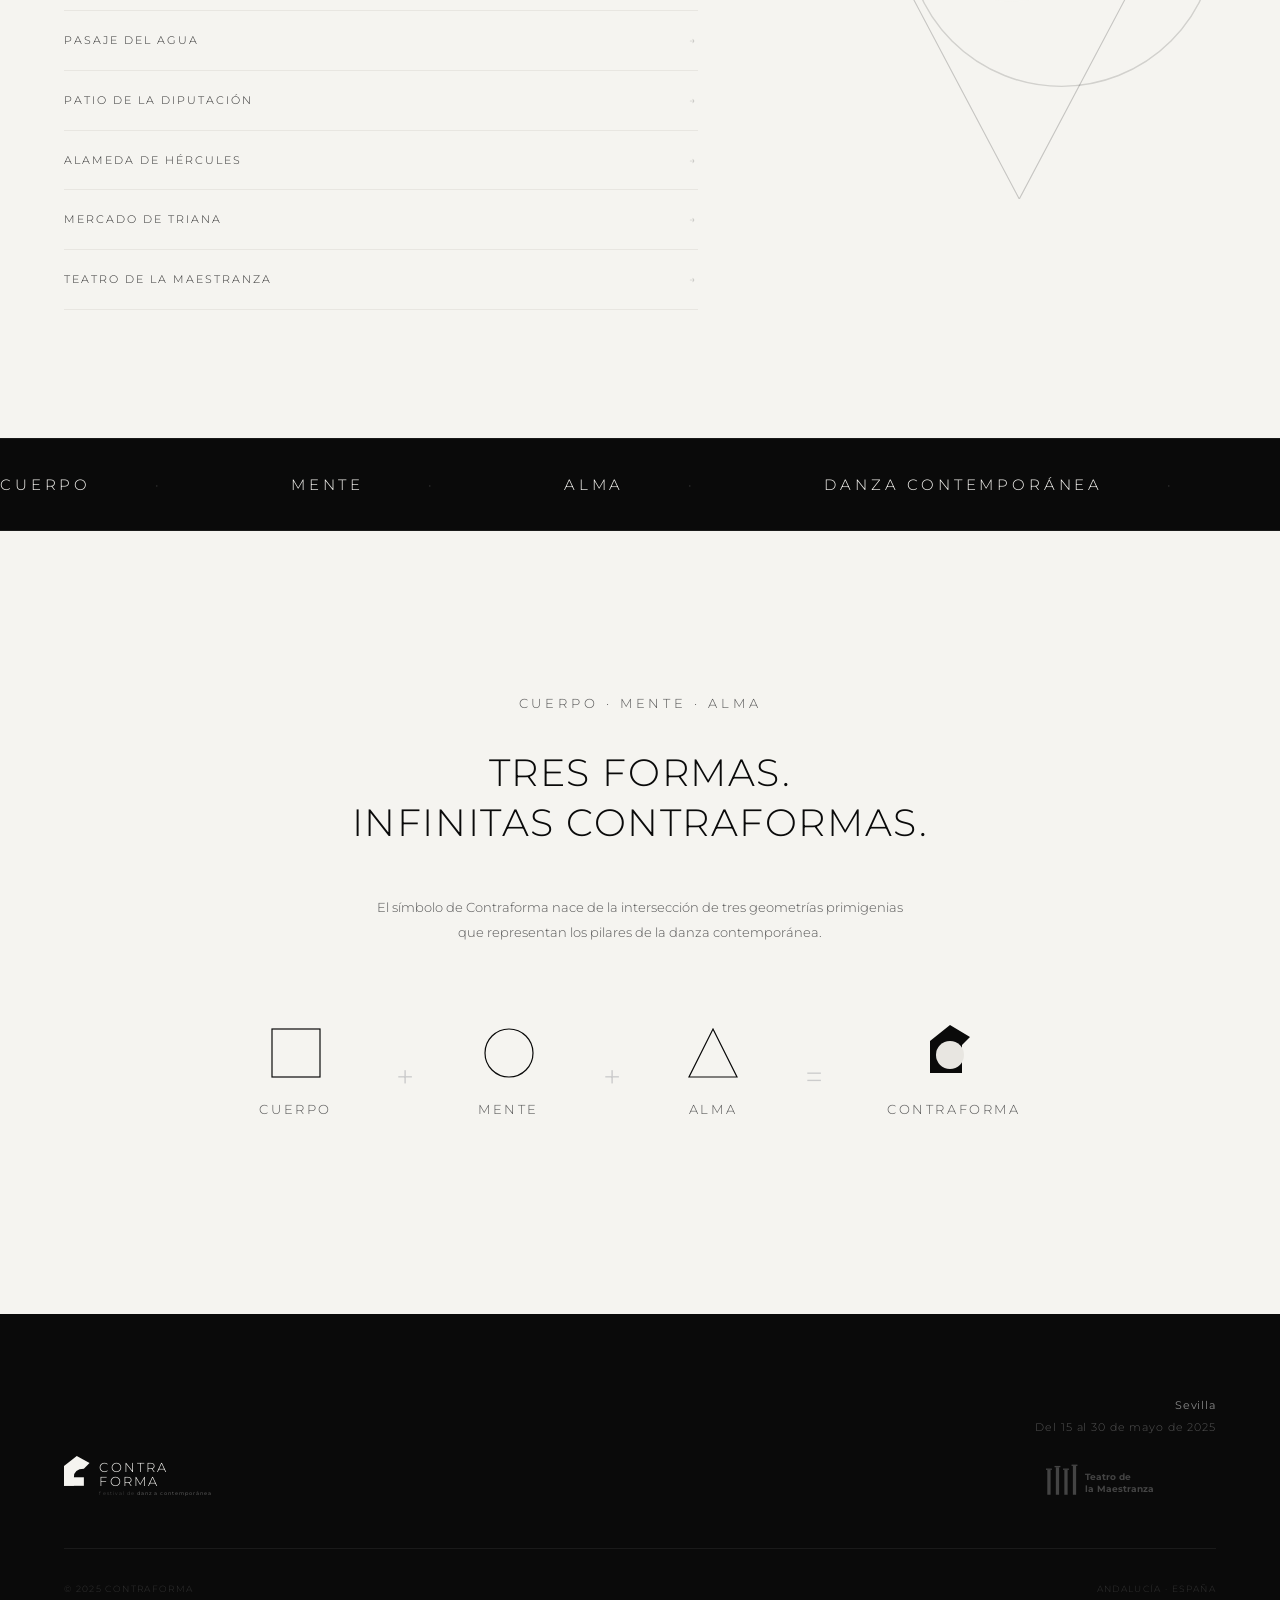
==== commit aa188c09: "marquee banner eliminado" ====
--- a/index_html.html
+++ b/index_html.html
@@ -83,6 +83,124 @@
     </div>
   </section>
 
+
+  <!-- ─── MANIFIESTO ──────────────────────────────────── -->
+  <section class="manifiesto" id="manifiesto">
+
+    <!-- Dancer image: place your PNG here. Black bg disappears via mix-blend-mode:multiply -->
+    <div class="manif-photo-col">
+      <img src="imagen/BAILARINA_CONTRAFORMA.png" alt="bailarina CONTRAFORMA" />
+      <!--
+      Replace "dancer.png" with the path to your image file.
+      The image must have a pure black background for the blend mode to work correctly.
+    -->
+    </div>
+
+    <!-- White circle: creates the contraforma negative-space arc -->
+
+
+    <!-- Text column -->
+    <div class="manif-text">
+      <p class="section-label">Manifiesto</p>
+      <p>En los márgenes, en el paso cotidiano, en la grieta entre un lugar y otro: allí aparece CONTRAFORMA, <strong>un
+          festival de danza contemporánea que irrumpe en el espacio urbano para revelarse donde menos se
+          espera</strong>. No ocupa los escenarios tradicionales: los esquiva. Prefiere las calles, los pasajes, los
+        umbrales, esos espacios "en negativo" que habitamos sin ver.</p>
+      <p><strong>Contraforma nace del cruce entre alma, cuerpo y mente</strong>, representados por estructuras
+        geométricas básicas, el triángulo, el cuadrado y el círculo. <strong>Sus combinaciones generan formas nuevas,
+          libres, cambiantes</strong> —las contraformas— que actúan como símbolo de esta danza viva, matizada e
+        indómita.</p>
+      <p>Este festival no solo muestra danza: la esconde, la filtra, la revela. La danza se transforma en una aparición,
+        una interrupción poética que redefine la relación entre quien baila y quien simplemente pasa.</p>
+    </div>
+
+  </section>
+
+  <!-- ─── PROGRAMA ────────────────────────────────────── -->
+  <section class="programa" id="programa">
+    <p class="section-label">Programación</p>
+    <h2>Mayo<br>2025</h2>
+    <div class="eventos-grid">
+
+      <div class="evento">
+        <p class="evento-num">01</p>
+        <p class="evento-hora">Vie 16 · 20:00 h</p>
+        <h3 class="evento-titulo">Umbral</h3>
+        <p class="evento-lugar">Plaza del Salvador</p>
+        <span class="evento-tipo">Apertura</span>
+      </div>
+
+      <div class="evento">
+        <p class="evento-num">02</p>
+        <p class="evento-hora">Sáb 17 · 12:00 h</p>
+        <h3 class="evento-titulo">Grieta</h3>
+        <p class="evento-lugar">Pasaje del Agua</p>
+        <span class="evento-tipo">Intervención</span>
+      </div>
+
+      <div class="evento">
+        <p class="evento-num">03</p>
+        <p class="evento-hora">Sáb 17 · 18:00 h</p>
+        <h3 class="evento-titulo">Vacío Habitado</h3>
+        <p class="evento-lugar">Patio de la Diputación</p>
+        <span class="evento-tipo">Site-specific</span>
+      </div>
+
+      <div class="evento">
+        <p class="evento-num">04</p>
+        <p class="evento-hora">Dom 18 · 11:00 h</p>
+        <h3 class="evento-titulo">Pulso</h3>
+        <p class="evento-lugar">Alameda de Hércules</p>
+        <span class="evento-tipo">Flash mob</span>
+      </div>
+
+      <div class="evento">
+        <p class="evento-num">05</p>
+        <p class="evento-hora">Dom 18 · 19:30 h</p>
+        <h3 class="evento-titulo">Negativo</h3>
+        <p class="evento-lugar">Mercado de Triana</p>
+        <span class="evento-tipo">Intervención</span>
+      </div>
+
+      <div class="evento">
+        <p class="evento-num">06</p>
+        <p class="evento-hora">Lun 19 · 21:00 h</p>
+        <h3 class="evento-titulo">Contraforma Final</h3>
+        <p class="evento-lugar">Teatro de la Maestranza</p>
+        <span class="evento-tipo">Clausura</span>
+      </div>
+
+    </div>
+  </section>
+
+  <!-- ─── ESPACIOS ─────────────────────────────────────── -->
+  <section class="espacios" id="espacios">
+    <div class="espacios-text">
+      <p class="section-label">Espacios</p>
+      <h2>La ciudad<br>como escenario</h2>
+      <p>Contraforma reivindica los márgenes, las esquinas, los pasillos, las explanadas o los patios olvidados como
+        escenarios vivos y poéticos.</p>
+      <p>Cada espacio urbano elegido no es un contenedor neutral: es un cuerpo que respira, que tiene memoria, que
+        reacciona al movimiento.</p>
+      <ul class="espacios-list">
+        <li>Plaza del Salvador</li>
+        <li>Pasaje del Agua</li>
+        <li>Patio de la Diputación</li>
+        <li>Alameda de Hércules</li>
+        <li>Mercado de Triana</li>
+        <li>Teatro de la Maestranza</li>
+      </ul>
+    </div>
+    <div class="espacios-shapes">
+      <svg viewBox="0 0 300 380" xmlns="http://www.w3.org/2000/svg" style="width:100%;">
+        <rect x="0" y="0" width="190" height="190" fill="#0a0a0a" />
+        <circle cx="190" cy="190" r="110" fill="none" stroke="#0a0a0a" stroke-width="1" opacity="0.15" />
+        <polygon points="70,210 250,210 160,380" fill="none" stroke="#0a0a0a" stroke-width="0.8" opacity="0.2" />
+        <circle cx="155" cy="155" r="85" fill="#f5f4f0" />
+      </svg>
+    </div>
+  </section>
+
   <!-- ─── MARQUEE BANNER ───────────────────────────────── -->
   <div class="marquee-banner" aria-hidden="true">
     <div class="marquee-track">
@@ -104,144 +222,6 @@
       <span>Sevilla 2025</span><span><em>·</em></span>
     </div>
   </div>
-  <!-- ─── MANIFIESTO ──────────────────────────────────── -->
-  <section class="manifiesto" id="manifiesto">
-
-    <!-- Dancer image: place your PNG here. Black bg disappears via mix-blend-mode:multiply -->
-    <div class="manif-photo-col">
-      <img src="imagen/BAILARINA_CONTRAFORMA.png" alt="bailarina CONTRAFORMA" />
-      <!--
-      Replace "dancer.png" with the path to your image file.
-      The image must have a pure black background for the blend mode to work correctly.
-    -->
-    </div>
-
-    <!-- White circle: creates the contraforma negative-space arc -->
-
-
-    <!-- Text column -->
-    <div class="manif-text">
-      <p class="section-label">Manifiesto</p>
-      <p>En los márgenes, en el paso cotidiano, en la grieta entre un lugar y otro: allí aparece CONTRAFORMA, <strong>un
-          festival de danza contemporánea que irrumpe en el espacio urbano para revelarse donde menos se
-          espera</strong>. No ocupa los escenarios tradicionales: los esquiva. Prefiere las calles, los pasajes, los
-        umbrales, esos espacios "en negativo" que habitamos sin ver.</p>
-      <p><strong>Contraforma nace del cruce entre alma, cuerpo y mente</strong>, representados por estructuras
-        geométricas básicas, el triángulo, el cuadrado y el círculo. <strong>Sus combinaciones generan formas nuevas,
-          libres, cambiantes</strong> —las contraformas— que actúan como símbolo de esta danza viva, matizada e
-        indómita.</p>
-      <p>Este festival no solo muestra danza: la esconde, la filtra, la revela. La danza se transforma en una aparición,
-        una interrupción poética que redefine la relación entre quien baila y quien simplemente pasa.</p>
-    </div>
-
-  </section>
-
-  <!-- ─── PROGRAMA ────────────────────────────────────── -->
-  <section class="programa" id="programa">
-    <p class="section-label">Programación</p>
-    <h2>Mayo<br>2025</h2>
-    <div class="eventos-grid">
-
-      <div class="evento">
-        <p class="evento-num">01</p>
-        <p class="evento-hora">Vie 16 · 20:00 h</p>
-        <h3 class="evento-titulo">Umbral</h3>
-        <p class="evento-lugar">Plaza del Salvador</p>
-        <span class="evento-tipo">Apertura</span>
-      </div>
-
-      <div class="evento">
-        <p class="evento-num">02</p>
-        <p class="evento-hora">Sáb 17 · 12:00 h</p>
-        <h3 class="evento-titulo">Grieta</h3>
-        <p class="evento-lugar">Pasaje del Agua</p>
-        <span class="evento-tipo">Intervención</span>
-      </div>
-
-      <div class="evento">
-        <p class="evento-num">03</p>
-        <p class="evento-hora">Sáb 17 · 18:00 h</p>
-        <h3 class="evento-titulo">Vacío Habitado</h3>
-        <p class="evento-lugar">Patio de la Diputación</p>
-        <span class="evento-tipo">Site-specific</span>
-      </div>
-
-      <div class="evento">
-        <p class="evento-num">04</p>
-        <p class="evento-hora">Dom 18 · 11:00 h</p>
-        <h3 class="evento-titulo">Pulso</h3>
-        <p class="evento-lugar">Alameda de Hércules</p>
-        <span class="evento-tipo">Flash mob</span>
-      </div>
-
-      <div class="evento">
-        <p class="evento-num">05</p>
-        <p class="evento-hora">Dom 18 · 19:30 h</p>
-        <h3 class="evento-titulo">Negativo</h3>
-        <p class="evento-lugar">Mercado de Triana</p>
-        <span class="evento-tipo">Intervención</span>
-      </div>
-
-      <div class="evento">
-        <p class="evento-num">06</p>
-        <p class="evento-hora">Lun 19 · 21:00 h</p>
-        <h3 class="evento-titulo">Contraforma Final</h3>
-        <p class="evento-lugar">Teatro de la Maestranza</p>
-        <span class="evento-tipo">Clausura</span>
-      </div>
-
-    </div>
-  </section>
-
-  <!-- ─── ESPACIOS ─────────────────────────────────────── -->
-  <section class="espacios" id="espacios">
-    <div class="espacios-text">
-      <p class="section-label">Espacios</p>
-      <h2>La ciudad<br>como escenario</h2>
-      <p>Contraforma reivindica los márgenes, las esquinas, los pasillos, las explanadas o los patios olvidados como
-        escenarios vivos y poéticos.</p>
-      <p>Cada espacio urbano elegido no es un contenedor neutral: es un cuerpo que respira, que tiene memoria, que
-        reacciona al movimiento.</p>
-      <ul class="espacios-list">
-        <li>Plaza del Salvador</li>
-        <li>Pasaje del Agua</li>
-        <li>Patio de la Diputación</li>
-        <li>Alameda de Hércules</li>
-        <li>Mercado de Triana</li>
-        <li>Teatro de la Maestranza</li>
-      </ul>
-    </div>
-    <div class="espacios-shapes">
-      <svg viewBox="0 0 300 380" xmlns="http://www.w3.org/2000/svg" style="width:100%;">
-        <rect x="0" y="0" width="190" height="190" fill="#0a0a0a" />
-        <circle cx="190" cy="190" r="110" fill="none" stroke="#0a0a0a" stroke-width="1" opacity="0.15" />
-        <polygon points="70,210 250,210 160,380" fill="none" stroke="#0a0a0a" stroke-width="0.8" opacity="0.2" />
-        <circle cx="155" cy="155" r="85" fill="#f5f4f0" />
-      </svg>
-    </div>
-  </section>
-
-  <!-- ─── MARQUEE BANNER ───────────────────────────────── -->
-  <div class="marquee-banner" aria-hidden="true">
-    <div class="marquee-track">
-      <span>Cuerpo</span><span><em>·</em></span>
-      <span>Mente</span><span><em>·</em></span>
-      <span>Alma</span><span><em>·</em></span>
-      <span>Danza contemporánea</span><span><em>·</em></span>
-      <span>Espacio urbano</span><span><em>·</em></span>
-      <span>Contraforma</span><span><em>·</em></span>
-      <span>Movimiento</span><span><em>·</em></span>
-      <span>Sevilla 2025</span><span><em>·</em></span>
-      <span>Cuerpo</span><span><em>·</em></span>
-      <span>Mente</span><span><em>·</em></span>
-      <span>Alma</span><span><em>·</em></span>
-      <span>Danza contemporánea</span><span><em>·</em></span>
-      <span>Espacio urbano</span><span><em>·</em></span>
-      <span>Contraforma</span><span><em>·</em></span>
-      <span>Movimiento</span><span><em>·</em></span>
-      <span>Sevilla 2025</span><span><em>·</em></span>
-    </div>
-  </div>
 
   <!-- ─── CONCEPTO ─────────────────────────────────────── -->
   <section class="concepto" id="concepto">
